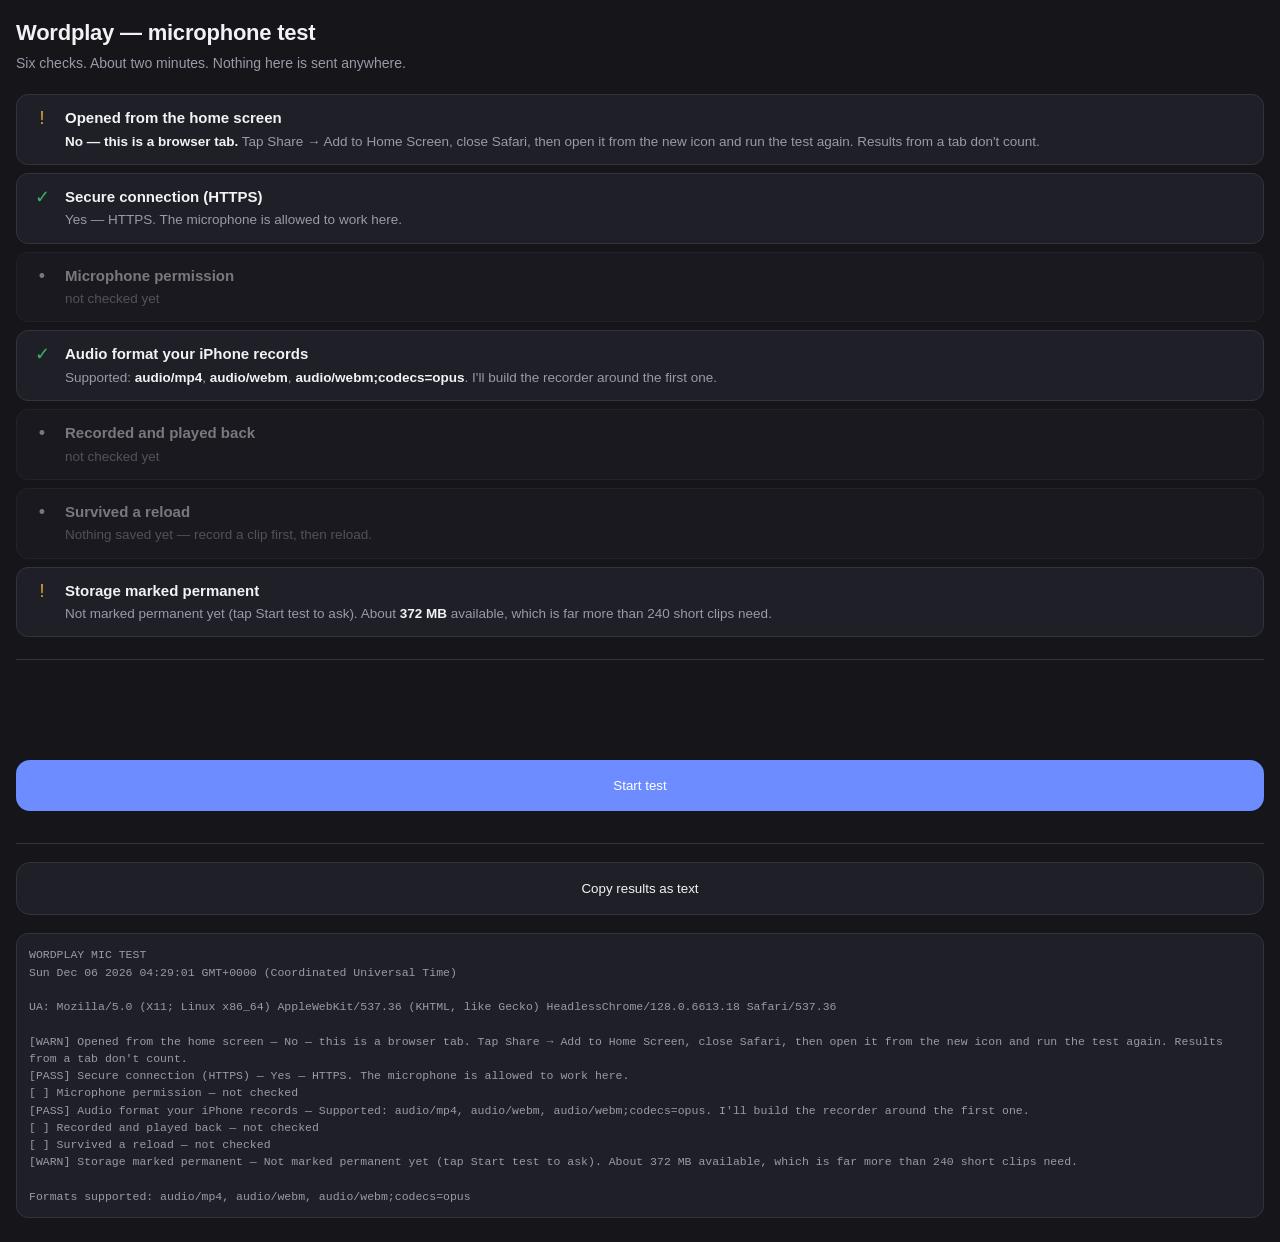
==== mic-test.html @ 65e9021f "Skeleton: microphone test, manifests, icons, Netlify config Phase 1 of the voice-only four-language " ====
<!doctype html>
<html lang="en">
<head>
<meta charset="utf-8">
<title>Wordplay — Mic Test</title>
<meta name="viewport" content="width=device-width, initial-scale=1, viewport-fit=cover">
<link rel="manifest" href="mic-test.webmanifest">
<meta name="apple-mobile-web-app-capable" content="yes">
<meta name="mobile-web-app-capable" content="yes">
<meta name="apple-mobile-web-app-status-bar-style" content="black-translucent">
<meta name="apple-mobile-web-app-title" content="Wordplay Test">
<meta name="theme-color" content="#1b1b1f">
<link rel="apple-touch-icon" href="icons/apple-touch-icon-180.png">
<style>
  :root {
    --bg:#15151a; --card:#1f1f27; --line:#33333f; --fg:#f2f2f5; --dim:#9a9aa8;
    --ok:#38b46a; --bad:#e2564d; --warn:#e0a63a; --accent:#6c8cff;
  }
  * { box-sizing:border-box; -webkit-tap-highlight-color:transparent; }
  html,body { margin:0; background:var(--bg); color:var(--fg);
    font:16px/1.5 -apple-system,BlinkMacSystemFont,"Segoe UI",Roboto,sans-serif; }
  body { padding:max(16px,env(safe-area-inset-top)) 16px max(24px,env(safe-area-inset-bottom)); }
  h1 { font-size:22px; margin:0 0 4px; letter-spacing:-.01em; }
  .sub { color:var(--dim); font-size:14px; margin:0 0 20px; }
  button { font:600 17px/1 inherit; color:#fff; background:var(--accent); border:0;
    border-radius:14px; padding:18px 20px; width:100%; margin:0 0 10px; -webkit-appearance:none; }
  button.secondary { background:var(--card); border:1px solid var(--line); color:var(--fg); }
  button:disabled { opacity:.4; }
  .row { background:var(--card); border:1px solid var(--line); border-radius:12px;
    padding:12px 14px; margin:0 0 8px; display:flex; gap:12px; align-items:flex-start; }
  .mark { font-size:18px; line-height:1.3; width:22px; flex:none; text-align:center; }
  .row h3 { margin:0 0 2px; font-size:15px; font-weight:600; }
  .row p { margin:0; font-size:13.5px; color:var(--dim); }
  .row p b { color:var(--fg); font-weight:600; }
  .ok .mark{color:var(--ok)} .bad .mark{color:var(--bad)} .warn .mark{color:var(--warn)}
  .pending { opacity:.45; }
  #countdown { text-align:center; font-size:60px; font-weight:700; margin:10px 0;
    font-variant-numeric:tabular-nums; min-height:72px; }
  #countdown small { display:block; font-size:15px; font-weight:400; color:var(--dim); }
  pre { background:var(--card); border:1px solid var(--line); border-radius:12px; padding:12px;
    font-size:11.5px; white-space:pre-wrap; word-break:break-word; color:var(--dim);
    -webkit-user-select:text; user-select:text; margin:8px 0 0; }
  .sep { height:1px; background:var(--line); margin:22px 0 18px; border:0; }
  .hide { display:none !important; }
</style>
</head>
<body>

<h1>Wordplay — microphone test</h1>
<p class="sub">Six checks. About two minutes. Nothing here is sent anywhere.</p>

<div id="results"></div>

<hr class="sep">

<div id="countdown"></div>

<button id="start">Start test</button>
<button id="playFresh" class="secondary hide">▶︎ Play what I just recorded</button>
<button id="playSaved" class="secondary hide">▶︎ Play the saved clip</button>
<button id="reload" class="secondary hide">↻ Reload and re-check storage</button>

<hr class="sep">
<button id="copy" class="secondary">Copy results as text</button>
<pre id="report">Run the test to fill this in.</pre>

<script>
(function () {
  "use strict";

  var CHECKS = [
    ["standalone", "Opened from the home screen"],
    ["secure",     "Secure connection (HTTPS)"],
    ["permission", "Microphone permission"],
    ["format",     "Audio format your iPhone records"],
    ["roundtrip",  "Recorded and played back"],
    ["storage",    "Survived a reload"],
    ["persist",    "Storage marked permanent"]
  ];

  var state = {};
  var resultsEl = document.getElementById("results");
  var reportEl  = document.getElementById("report");
  var cdEl      = document.getElementById("countdown");
  var freshBlob = null, freshUrl = null;

  CHECKS.forEach(function (c) {
    var d = document.createElement("div");
    d.className = "row pending";
    d.id = "row-" + c[0];
    d.innerHTML = '<div class="mark">•</div><div><h3></h3><p></p></div>';
    d.querySelector("h3").textContent = c[1];
    d.querySelector("p").textContent = "not checked yet";
    resultsEl.appendChild(d);
  });

  function set(key, status, msg) {
    state[key] = { status: status, msg: msg };
    var d = document.getElementById("row-" + key);
    d.className = "row " + status;
    d.querySelector(".mark").textContent =
      status === "ok" ? "✓" : status === "bad" ? "✕" : "!";
    d.querySelector("p").innerHTML = msg;
    writeReport();
  }

  function writeReport() {
    var ua = navigator.userAgent;
    var lines = ["WORDPLAY MIC TEST", new Date().toString(), "", "UA: " + ua, ""];
    CHECKS.forEach(function (c) {
      var s = state[c[0]];
      var mark = !s ? "[ ]" : s.status === "ok" ? "[PASS]" : s.status === "bad" ? "[FAIL]" : "[WARN]";
      lines.push(mark + " " + c[1] + " — " + (s ? s.msg.replace(/<[^>]+>/g, "") : "not checked"));
    });
    if (state._formats) lines.push("", "Formats supported: " + state._formats);
    reportEl.textContent = lines.join("\n");
  }

  /* ---------- passive checks, run immediately ---------- */

  var standalone = (window.navigator.standalone === true) ||
                   (window.matchMedia && window.matchMedia("(display-mode: standalone)").matches);
  if (standalone) {
    set("standalone", "ok", "Yes — running as a home-screen app. This is what we need.");
  } else {
    set("standalone", "warn",
      "<b>No — this is a browser tab.</b> Tap Share → Add to Home Screen, close Safari, " +
      "then open it from the new icon and run the test again. Results from a tab don't count.");
  }

  if (window.isSecureContext) {
    set("secure", "ok", "Yes — HTTPS. The microphone is allowed to work here.");
  } else {
    set("secure", "bad", "No. iOS blocks the microphone on non-HTTPS pages. Open the Netlify " +
                         "address, not a file or a local network address.");
  }

  /* format probe needs no permission */
  (function () {
    if (typeof MediaRecorder === "undefined") {
      set("format", "bad", "This iPhone has no MediaRecorder at all. Recording is impossible here — " +
                           "it needs iOS 14.3 or newer.");
      return;
    }
    var candidates = ["audio/mp4", "audio/mp4;codecs=mp4a.40.2", "audio/aac",
                      "audio/webm", "audio/webm;codecs=opus", "audio/ogg;codecs=opus",
                      "audio/mpeg", "audio/wav"];
    var supported = candidates.filter(function (t) {
      try { return MediaRecorder.isTypeSupported(t); } catch (e) { return false; }
    });
    state._formats = supported.length ? supported.join(", ") : "(none reported)";
    if (supported.length) {
      set("format", "ok", "Supported: <b>" + supported.join("</b>, <b>") + "</b>. " +
                          "I'll build the recorder around the first one.");
    } else {
      set("format", "warn", "Reported none — but Safari sometimes lies here and still records fine. " +
                            "The playback check below is the real answer.");
    }
  }());

  /* ---------- storage checks ---------- */

  var DB = "wordplay-mictest";
  function idb(fn) {
    return new Promise(function (res, rej) {
      var r = indexedDB.open(DB, 1);
      r.onupgradeneeded = function () { r.result.createObjectStore("clips"); };
      r.onerror = function () { rej(r.error); };
      r.onsuccess = function () {
        var db = r.result;
        var tx = db.transaction("clips", "readwrite");
        var out = fn(tx.objectStore("clips"));
        tx.oncomplete = function () { db.close(); res(out && out.result !== undefined ? out.result : out); };
        tx.onerror = function () { rej(tx.error); };
      };
    });
  }

  function checkSaved() {
    idb(function (s) { return s.get("clip"); }).then(function (rec) {
      if (!rec || !rec.blob) {
        var row = document.getElementById("row-storage");
        row.querySelector("p").textContent = "Nothing saved yet — record a clip first, then reload.";
        row.className = "row pending";
        return;
      }
      var age = Math.round((Date.now() - rec.ts) / 1000);
      set("storage", "ok",
        "Found a <b>" + rec.bytes + " byte</b> clip saved " + age + "s ago as <b>" + rec.mime +
        "</b>. It survived. Tap <b>Play the saved clip</b> to hear it.");
      document.getElementById("playSaved").classList.remove("hide");
      document.getElementById("playSaved").onclick = function () { play(rec.blob, this); };
    }).catch(function (e) {
      set("storage", "bad", "Storage failed: " + e.message +
          ". Recordings would not survive closing the app.");
    });
  }
  checkSaved();

  if (navigator.storage && navigator.storage.estimate) {
    navigator.storage.estimate().then(function (est) {
      var mb = est.quota ? Math.round(est.quota / 1048576) : "?";
      navigator.storage.persisted().then(function (p) {
        set("persist", p ? "ok" : "warn",
          (p ? "Yes — marked permanent. " : "Not marked permanent yet (tap Start test to ask). ") +
          "About <b>" + mb + " MB</b> available, which is far more than 240 short clips need.");
      });
    });
  } else {
    set("persist", "warn", "This browser won't say. Not fatal — home-screen apps are exempt from " +
                           "Safari's 7-day cleanup anyway.");
  }

  /* ---------- playback helper ---------- */

  function play(blob, btn) {
    var url = URL.createObjectURL(blob);
    var a = new Audio();
    a.src = url;
    a.onended = function () { URL.revokeObjectURL(url); if (btn) btn.textContent = btn.dataset.t; };
    a.onerror = function () {
      set("roundtrip", "bad", "The clip recorded but would not play back. Format problem — " +
          "send me this screen and I'll change the recorder.");
    };
    if (btn) { btn.dataset.t = btn.dataset.t || btn.textContent; btn.textContent = "♪ playing…"; }
    a.play().catch(function (e) {
      if (btn) btn.textContent = btn.dataset.t;
      alert("Playback was blocked: " + e.message + "\nTap the button again.");
    });
  }

  /* ---------- the active test ---------- */

  document.getElementById("start").onclick = function () {
    var btn = this;
    btn.disabled = true;
    btn.textContent = "Asking for the microphone…";

    if (navigator.storage && navigator.storage.persist) { navigator.storage.persist(); }

    if (!navigator.mediaDevices || !navigator.mediaDevices.getUserMedia) {
      set("permission", "bad", "This iPhone doesn't offer microphone access to web apps at all.");
      btn.textContent = "Start test"; btn.disabled = false; return;
    }

    navigator.mediaDevices.getUserMedia({ audio: true }).then(function (stream) {
      set("permission", "ok", "Granted. iOS allowed the microphone inside the home-screen app.");
      btn.textContent = "Recording…";

      var mime = ["audio/mp4", "audio/webm;codecs=opus", "audio/webm"].filter(function (t) {
        try { return MediaRecorder.isTypeSupported(t); } catch (e) { return false; }
      })[0];

      var rec;
      try {
        rec = mime ? new MediaRecorder(stream, { mimeType: mime }) : new MediaRecorder(stream);
      } catch (e) {
        set("roundtrip", "bad", "Could not start a recorder: " + e.message);
        stream.getTracks().forEach(function (t) { t.stop(); });
        btn.textContent = "Start test"; btn.disabled = false; return;
      }

      var chunks = [];
      rec.ondataavailable = function (e) { if (e.data && e.data.size) chunks.push(e.data); };

      rec.onstop = function () {
        stream.getTracks().forEach(function (t) { t.stop(); });
        cdEl.innerHTML = "";
        var actual = rec.mimeType || mime || "unknown";
        freshBlob = new Blob(chunks, { type: actual });

        if (!freshBlob.size) {
          set("roundtrip", "bad", "Recording produced 0 bytes. The microphone was granted but " +
              "captured nothing. Check the phone isn't muted or in a call.");
          btn.textContent = "Try again"; btn.disabled = false; return;
        }

        set("format", "ok", "Actually recorded as <b>" + actual + "</b>, " +
            freshBlob.size + " bytes for 3 seconds. This is the format I'll build around.");
        set("roundtrip", "ok",
            "Recorded <b>" + freshBlob.size + " bytes</b>. Tap <b>Play what I just recorded</b> — " +
            "if you hear your own voice, this check truly passed.");

        var p = document.getElementById("playFresh");
        p.classList.remove("hide");
        p.onclick = function () { play(freshBlob, this); };

        idb(function (s) {
          s.put({ blob: freshBlob, mime: actual, bytes: freshBlob.size, ts: Date.now() }, "clip");
        }).then(function () {
          document.getElementById("reload").classList.remove("hide");
          set("storage", "warn", "Saved. Now tap <b>Reload and re-check storage</b> to prove it " +
                                 "survives the app closing.");
        }).catch(function (e) {
          set("storage", "bad", "Could not save to storage: " + e.message);
        });

        btn.textContent = "Record again";
        btn.disabled = false;
      };

      rec.start();
      var left = 3;
      cdEl.innerHTML = left + "<small>say her name out loud</small>";
      var iv = setInterval(function () {
        left--;
        if (left > 0) { cdEl.innerHTML = left + "<small>say her name out loud</small>"; }
        else { clearInterval(iv); cdEl.innerHTML = "<small>done</small>"; try { rec.stop(); } catch (e) {} }
      }, 1000);

    }).catch(function (err) {
      var m = err && err.name === "NotAllowedError"
        ? "<b>Denied.</b> Either you tapped Don't Allow, or iOS is remembering an earlier no. " +
          "Fix: delete the home-screen icon, re-add it from Safari, and try again."
        : "Failed: " + (err && (err.name + " — " + err.message));
      set("permission", "bad", m);
      btn.textContent = "Try again";
      btn.disabled = false;
    });
  };

  document.getElementById("reload").onclick = function () { location.reload(); };

  document.getElementById("copy").onclick = function () {
    var btn = this, txt = reportEl.textContent;
    var done = function () { btn.textContent = "Copied — paste it to me"; };
    if (navigator.clipboard && navigator.clipboard.writeText) {
      navigator.clipboard.writeText(txt).then(done, function () {
        btn.textContent = "Couldn't copy — screenshot instead";
      });
    } else { btn.textContent = "Couldn't copy — screenshot instead"; }
  };

  writeReport();
}());
</script>
</body>
</html>
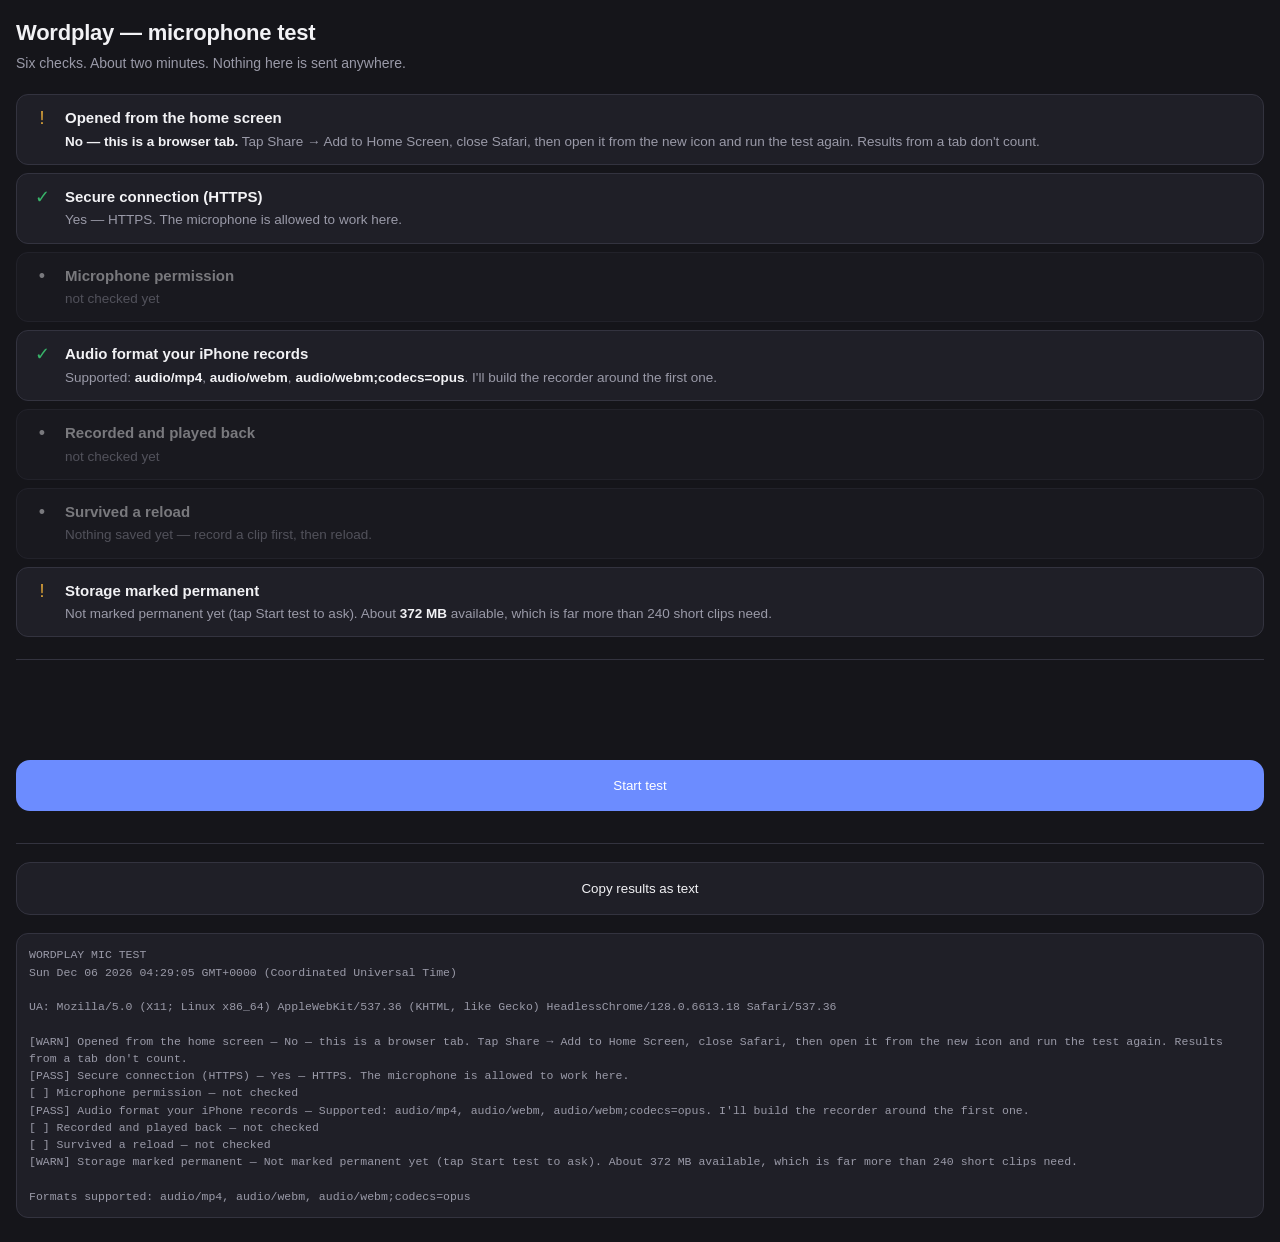
==== commit 05faacb9: "Fix: don't report a recorder failure as a microphone denial rec.start() sat outside the try/catch, s" ====
--- a/mic-test.html
+++ b/mic-test.html
@@ -299,7 +299,20 @@
         btn.disabled = false;
       };
 
-      rec.start();
+      try {
+        rec.start();
+      } catch (e) {
+        // Permission was fine — the recorder is what failed. Say so precisely,
+        // rather than sending you off to re-add the home-screen icon for nothing.
+        set("roundtrip", "bad", "The microphone was granted, but the recorder refused to start: <b>" +
+            e.name + "</b> — " + e.message + ". Send me this screen; it's a format problem, not a " +
+            "permission problem.");
+        stream.getTracks().forEach(function (t) { t.stop(); });
+        cdEl.innerHTML = "";
+        btn.textContent = "Try again"; btn.disabled = false;
+        return;
+      }
+
       var left = 3;
       cdEl.innerHTML = left + "<small>say her name out loud</small>";
       var iv = setInterval(function () {
@@ -309,6 +322,14 @@
       }, 1000);
 
     }).catch(function (err) {
+      // Anything that blows up AFTER permission was granted is not a permission
+      // problem. Never relabel a granted mic as a denied one.
+      if (state.permission && state.permission.status === "ok") {
+        set("roundtrip", "bad", "Permission was granted, but recording failed afterwards: <b>" +
+            (err && err.name) + "</b> — " + (err && err.message) + ".");
+        btn.textContent = "Try again"; btn.disabled = false;
+        return;
+      }
       var m = err && err.name === "NotAllowedError"
         ? "<b>Denied.</b> Either you tapped Don't Allow, or iOS is remembering an earlier no. " +
           "Fix: delete the home-screen icon, re-add it from Safari, and try again."
